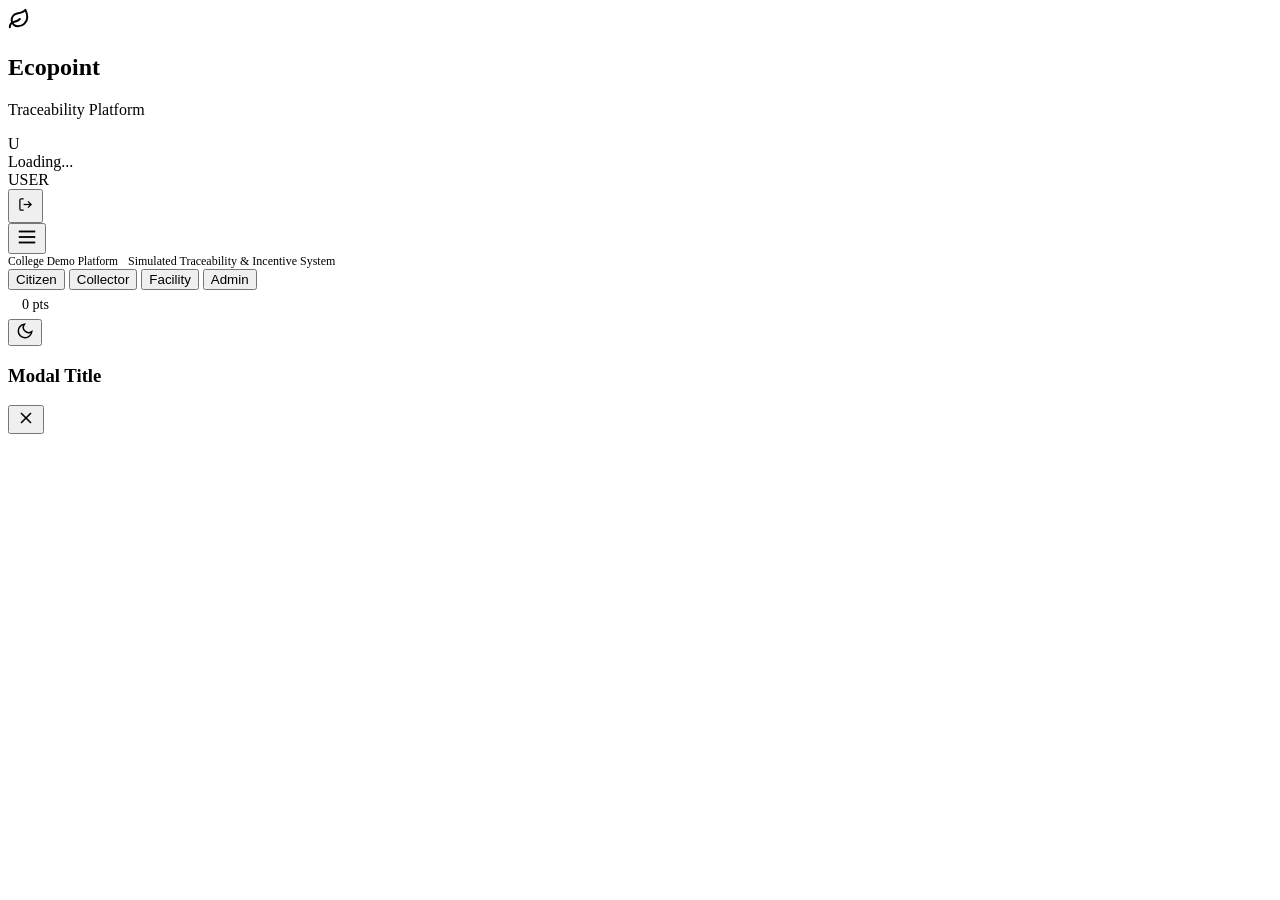
==== src/main/resources/static/index.html @ b8820c9e "feat: complete Ecopoint full-stack platform implementation" ====
<!DOCTYPE html>
<html lang="en">
<head>
  <meta charset="UTF-8">
  <meta name="viewport" content="width=device-width, initial-scale=1.0">
  <meta name="description" content="Ecopoint — Gamified Waste Segregation, Traceability and Circular Economy Platform. Track municipal waste custody, eliminate contamination, and earn verified community rewards.">
  <meta name="theme-color" content="#66835B">
  <title>Ecopoint — Gamified Waste Segregation & Traceability Platform</title>

  <!-- Typography: Inter font -->
  <link rel="preconnect" href="https://fonts.googleapis.com">
  <link rel="preconnect" href="https://fonts.gstatic.com" crossorigin>
  <link href="https://fonts.googleapis.com/css2?family=Inter:wght@400;500;600;700;800&family=JetBrains+Mono:wght@500;700&display=swap" rel="stylesheet">

  <link rel="stylesheet" href="/css/theme.css">
</head>
<body>

  <div class="app-container">
    <!-- Sidebar Navigation -->
    <aside class="sidebar" id="sidebar">
      <div class="sidebar-header">
        <div class="logo-badge">
          <!-- Recycling leaf logo SVG -->
          <svg width="22" height="22" viewBox="0 0 24 24" fill="none" stroke="currentColor" stroke-width="2.2" stroke-linecap="round" stroke-linejoin="round">
            <path d="M11 20A7 7 0 0 1 9.8 6.1C15.5 5 17 4.48 19 2c1 2 2 4.18 2 8 0 5.5-4.78 10-10 10Z"/>
            <path d="M2 21c0-3 1.85-5.36 5.08-6C9.5 14.52 12 13 13 12"/>
          </svg>
        </div>
        <div class="brand-text">
          <h1>Ecopoint</h1>
          <p>Traceability Platform</p>
        </div>
      </div>

      <nav class="nav-section" id="sidebar-nav">
        <!-- Navigation dynamically rendered based on active role -->
      </nav>

      <div class="sidebar-footer">
        <div class="user-profile-card">
          <div class="avatar" id="user-avatar">U</div>
          <div class="user-info">
            <div class="user-name" id="user-full-name">Loading...</div>
            <span class="user-role-badge" id="user-role-label">USER</span>
          </div>
          <button class="btn btn-secondary btn-sm" onclick="App.logout()" title="Logout" style="padding: 6px 8px;">
            <svg width="15" height="15" viewBox="0 0 24 24" fill="none" stroke="currentColor" stroke-width="2">
              <path d="M9 21H5a2 2 0 0 1-2-2V5a2 2 0 0 1 2-2h4"/><polyline points="16 17 21 12 16 7"/><line x1="21" y1="12" x2="9" y2="12"/>
            </svg>
          </button>
        </div>
      </div>
    </aside>

    <!-- Main Content Area -->
    <div class="main-wrapper">
      <!-- Topbar Header -->
      <header class="topbar">
        <div class="topbar-left">
          <button class="menu-toggle-btn" onclick="document.getElementById('sidebar').classList.toggle('open')" aria-label="Toggle Navigation">
            <svg width="22" height="22" viewBox="0 0 24 24" fill="none" stroke="currentColor" stroke-width="2"><line x1="3" y1="12" x2="21" y2="12"/><line x1="3" y1="6" x2="21" y2="6"/><line x1="3" y1="18" x2="21" y2="18"/></svg>
          </button>
          <div style="display: flex; align-items: baseline; gap: 10px;">
            <span class="badge" style="background: var(--color-primary-light); color: var(--color-primary); font-size: 0.72rem;">College Demo Platform</span>
            <span style="font-size: 0.75rem; color: var(--text-muted); font-weight: 500;">Simulated Traceability & Incentive System</span>
          </div>
        </div>

        <div class="topbar-actions">
          <!-- Role Switcher for instant evaluator demo -->
          <div class="demo-switcher" title="Quick Role Switcher for demo & grading">
            <button class="demo-btn" data-role="ROLE_USER" onclick="App.switchDemoAccount('user@ecopoint.com')">Citizen</button>
            <button class="demo-btn" data-role="ROLE_COLLECTOR" onclick="App.switchDemoAccount('collector@ecopoint.com')">Collector</button>
            <button class="demo-btn" data-role="ROLE_OPERATOR" onclick="App.switchDemoAccount('operator@ecopoint.com')">Facility</button>
            <button class="demo-btn" data-role="ROLE_ADMIN" onclick="App.switchDemoAccount('admin@ecopoint.com')">Admin</button>
          </div>

          <!-- Points pill -->
          <div class="badge" id="topbar-points-badge" style="background: var(--color-primary-light); color: var(--color-primary); font-size: 0.88rem; padding: 6px 14px;">
            0 pts
          </div>

          <!-- Light/Dark theme toggle button -->
          <button class="theme-toggle-btn" id="theme-btn" onclick="App.toggleTheme()" aria-label="Toggle theme">
            <span id="theme-icon">
              <svg width="18" height="18" viewBox="0 0 24 24" fill="none" stroke="currentColor" stroke-width="2"><path d="M21 12.79A9 9 0 1 1 11.21 3 7 7 0 0 0 21 12.79z"/></svg>
            </span>
          </button>
        </div>
      </header>

      <!-- Dynamic Content Page -->
      <main class="content-area" id="main-content">
        <!-- Rendered by app.js -->
      </main>
    </div>
  </div>

  <!-- Reusable Accessible Modal Dialog -->
  <div class="modal-backdrop" id="app-modal" role="dialog" aria-modal="true" aria-labelledby="modal-title">
    <div class="modal-window">
      <div class="modal-header">
        <h3 id="modal-title">Modal Title</h3>
        <button class="modal-close-btn" onclick="App.closeModal()" aria-label="Close dialog">
          <svg width="20" height="20" viewBox="0 0 24 24" fill="none" stroke="currentColor" stroke-width="2"><line x1="18" y1="6" x2="6" y2="18"/><line x1="6" y1="6" x2="18" y2="18"/></svg>
        </button>
      </div>
      <div class="modal-body" id="modal-body">
        <!-- Injected dynamically -->
      </div>
    </div>
  </div>

  <!-- Toast Notification Container -->
  <div id="toast-container" aria-live="polite"></div>

  <!-- Scripts -->
  <script src="/js/api.js"></script>
  <script src="/js/app.js"></script>
</body>
</html>
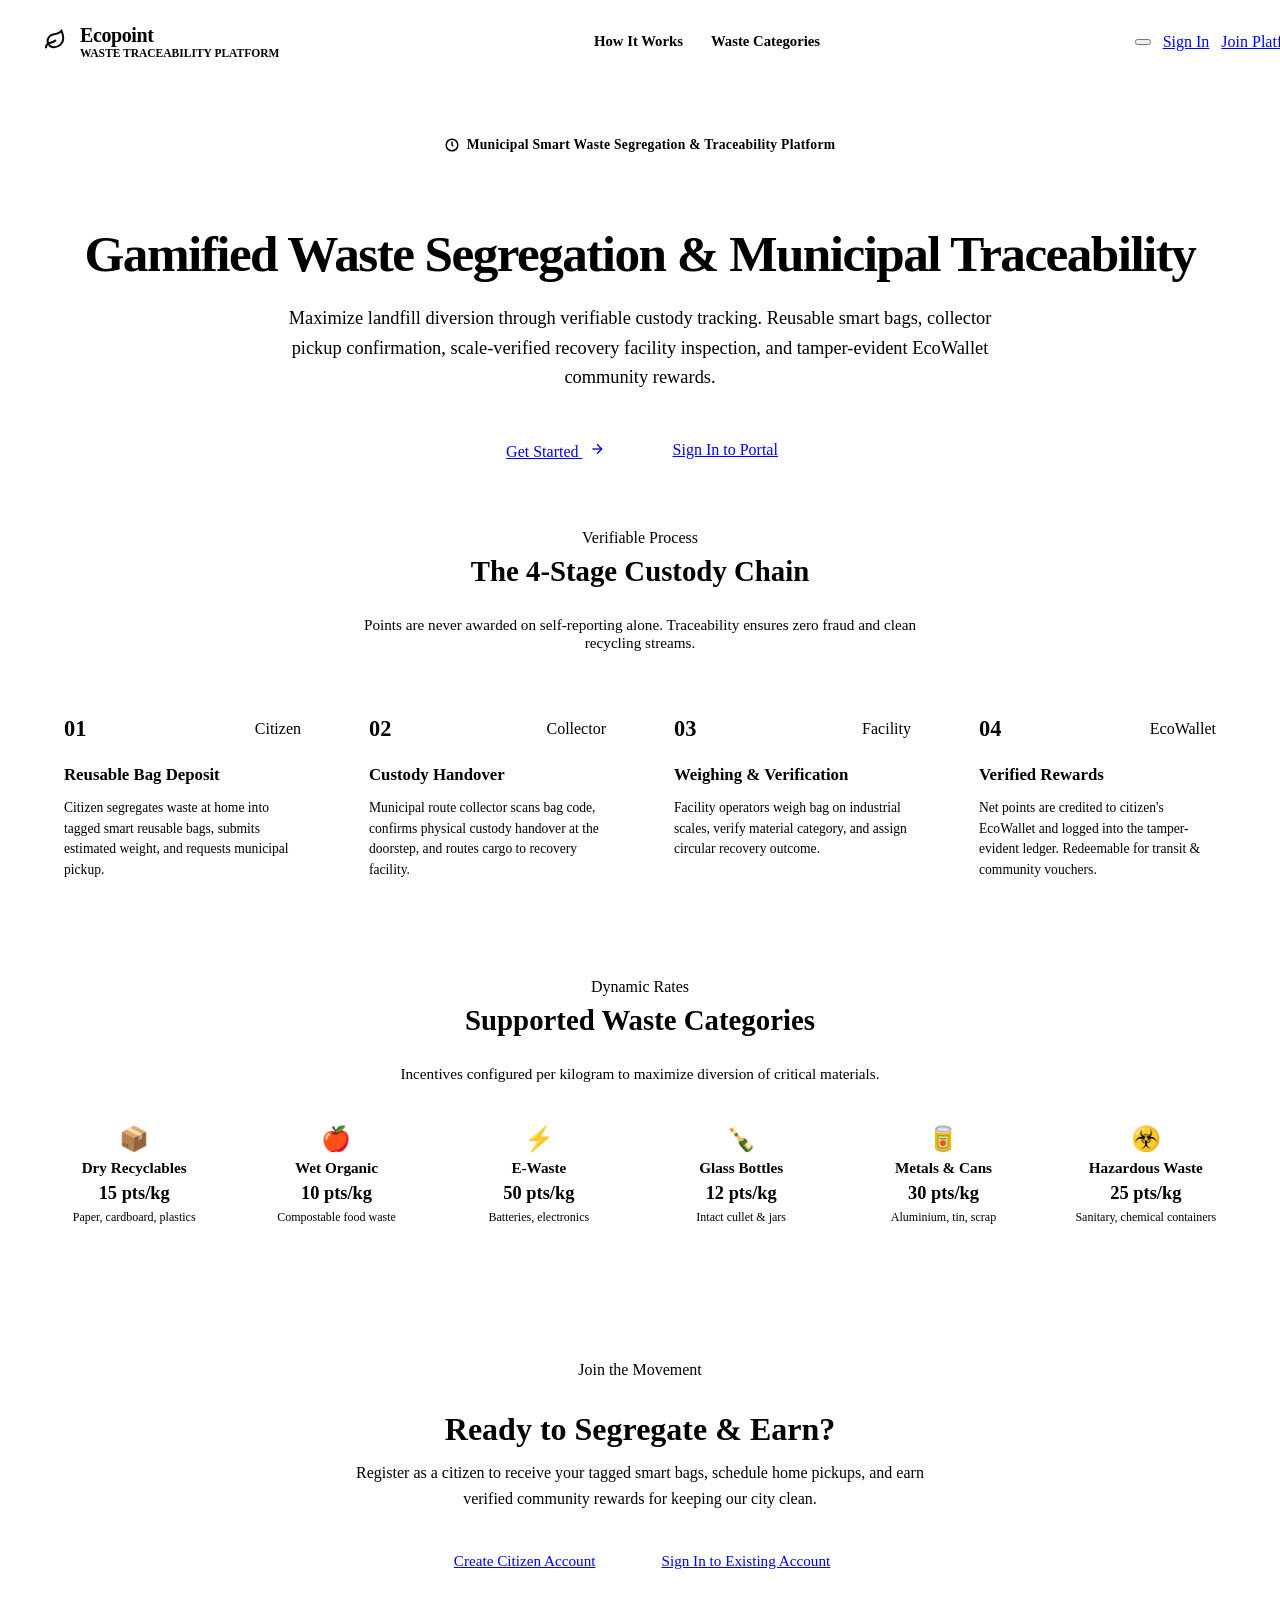
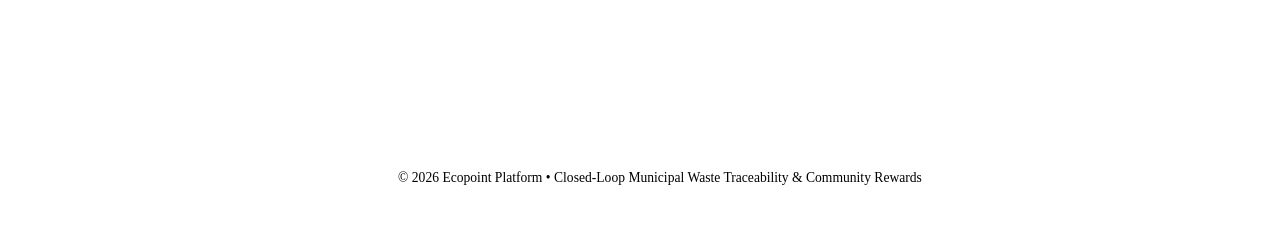
==== commit 7162ac21: "feat: complete Ecopoint platform with multi-role portals, verified scale rewards, and clean UI" ====
--- a/src/main/resources/static/index.html
+++ b/src/main/resources/static/index.html
@@ -3,120 +3,321 @@
 <head>
   <meta charset="UTF-8">
   <meta name="viewport" content="width=device-width, initial-scale=1.0">
-  <meta name="description" content="Ecopoint — Gamified Waste Segregation, Traceability and Circular Economy Platform. Track municipal waste custody, eliminate contamination, and earn verified community rewards.">
+  <meta name="description" content="Ecopoint — Gamified Waste Segregation, Traceability and Circular Economy Platform. Track municipal waste custody, maximize recycling diversion, and earn verified community rewards.">
   <meta name="theme-color" content="#66835B">
   <title>Ecopoint — Gamified Waste Segregation & Traceability Platform</title>
 
-  <!-- Typography: Inter font -->
+  <!-- Google Fonts: Inter & JetBrains Mono -->
   <link rel="preconnect" href="https://fonts.googleapis.com">
   <link rel="preconnect" href="https://fonts.gstatic.com" crossorigin>
   <link href="https://fonts.googleapis.com/css2?family=Inter:wght@400;500;600;700;800&family=JetBrains+Mono:wght@500;700&display=swap" rel="stylesheet">
 
   <link rel="stylesheet" href="/css/theme.css">
+  <style>
+    /* Public landing page custom layout */
+    .landing-header {
+      display: flex;
+      justify-content: space-between;
+      align-items: center;
+      padding: 16px 36px;
+      position: sticky;
+      top: 0;
+      z-index: 100;
+      width: 100%;
+      background: var(--bg-surface);
+      backdrop-filter: var(--glass-blur);
+      -webkit-backdrop-filter: var(--glass-blur);
+      border-bottom: 1px solid var(--border-color);
+      box-shadow: var(--shadow-sm);
+    }
+    .landing-nav {
+      display: flex;
+      align-items: center;
+      gap: 28px;
+    }
+    .landing-nav a {
+      color: var(--text-secondary);
+      text-decoration: none;
+      font-size: 0.92rem;
+      font-weight: 600;
+      transition: color 0.2s ease;
+    }
+    .landing-nav a:hover {
+      color: var(--color-primary);
+    }
+    .hero-container {
+      width: 100%;
+      max-width: 1200px;
+      margin: 0 auto;
+      padding: 56px 24px 48px;
+      text-align: center;
+      flex: 1;
+    }
+    .hero-pill {
+      display: inline-flex;
+      align-items: center;
+      gap: 8px;
+      padding: 6px 18px;
+      background: var(--color-primary-light);
+      color: var(--color-primary);
+      border-radius: 999px;
+      font-size: 0.85rem;
+      font-weight: 700;
+      letter-spacing: 0.02em;
+      margin-bottom: 24px;
+    }
+    .hero-title {
+      font-size: 3.2rem;
+      font-weight: 800;
+      letter-spacing: -0.03em;
+      line-height: 1.15;
+      margin-bottom: 20px;
+      color: var(--text-primary);
+    }
+    .hero-title span {
+      color: var(--color-primary);
+    }
+    .hero-subtitle {
+      font-size: 1.15rem;
+      color: var(--text-secondary);
+      max-width: 740px;
+      margin: 0 auto 36px;
+      line-height: 1.6;
+    }
+    .hero-cta {
+      display: flex;
+      justify-content: center;
+      gap: 16px;
+      flex-wrap: wrap;
+      margin-bottom: 56px;
+    }
+    .step-grid {
+      display: grid;
+      grid-template-columns: repeat(auto-fit, minmax(260px, 1fr));
+      gap: 20px;
+      margin: 40px 0;
+      text-align: left;
+    }
+    .role-grid {
+      display: grid;
+      grid-template-columns: repeat(auto-fit, minmax(250px, 1fr));
+      gap: 20px;
+      margin-top: 24px;
+      text-align: left;
+    }
+    .role-card {
+      padding: 24px;
+      transition: transform var(--transition-fast), box-shadow var(--transition-fast);
+      display: flex;
+      flex-direction: column;
+      justify-content: space-between;
+    }
+    .role-card:hover {
+      transform: translateY(-4px);
+      box-shadow: var(--shadow-hover);
+    }
+    @media (max-width: 768px) {
+      .hero-title { font-size: 2.2rem; }
+      .landing-nav { display: none; }
+      .landing-header { padding: 14px 18px; }
+    }
+  </style>
 </head>
 <body>
 
-  <div class="app-container">
-    <!-- Sidebar Navigation -->
-    <aside class="sidebar" id="sidebar">
-      <div class="sidebar-header">
-        <div class="logo-badge">
-          <!-- Recycling leaf logo SVG -->
-          <svg width="22" height="22" viewBox="0 0 24 24" fill="none" stroke="currentColor" stroke-width="2.2" stroke-linecap="round" stroke-linejoin="round">
-            <path d="M11 20A7 7 0 0 1 9.8 6.1C15.5 5 17 4.48 19 2c1 2 2 4.18 2 8 0 5.5-4.78 10-10 10Z"/>
-            <path d="M2 21c0-3 1.85-5.36 5.08-6C9.5 14.52 12 13 13 12"/>
-          </svg>
-        </div>
-        <div class="brand-text">
-          <h1>Ecopoint</h1>
-          <p>Traceability Platform</p>
-        </div>
-      </div>
-
-      <nav class="nav-section" id="sidebar-nav">
-        <!-- Navigation dynamically rendered based on active role -->
-      </nav>
-
-      <div class="sidebar-footer">
-        <div class="user-profile-card">
-          <div class="avatar" id="user-avatar">U</div>
-          <div class="user-info">
-            <div class="user-name" id="user-full-name">Loading...</div>
-            <span class="user-role-badge" id="user-role-label">USER</span>
+  <!-- Landing Header -->
+  <header class="landing-header">
+    <div style="display: flex; align-items: center; gap: 14px;">
+      <div class="logo-badge">
+        <svg width="22" height="22" viewBox="0 0 24 24" fill="none" stroke="currentColor" stroke-width="2.2">
+          <path d="M11 20A7 7 0 0 1 9.8 6.1C15.5 5 17 4.48 19 2c1 2 2 4.18 2 8 0 5.5-4.78 10-10 10Z"/>
+          <path d="M2 21c0-3 1.85-5.36 5.08-6C9.5 14.52 12 13 13 12"/>
+        </svg>
+      </div>
+      <div>
+        <h1 style="font-size: 1.25rem; font-weight: 800; letter-spacing: -0.02em; margin: 0;">Ecopoint</h1>
+        <p style="font-size: 0.72rem; color: var(--color-primary); font-weight: 600; margin: 0; text-transform: uppercase;">Waste Traceability Platform</p>
+      </div>
+    </div>
+
+    <nav class="landing-nav">
+      <a href="#how-it-works">How It Works</a>
+      <a href="#categories">Waste Categories</a>
+    </nav>
+
+    <div style="display: flex; align-items: center; gap: 12px;">
+      <button class="theme-toggle-btn" onclick="Common.toggleTheme()" aria-label="Toggle theme">
+        <span id="theme-icon"></span>
+      </button>
+      <a href="/login.html" class="btn btn-secondary btn-sm">Sign In</a>
+      <a href="/register.html" class="btn btn-primary btn-sm">Join Platform</a>
+    </div>
+  </header>
+
+  <!-- Hero Section -->
+  <main class="hero-container">
+    <div class="hero-pill">
+      <svg width="14" height="14" viewBox="0 0 24 24" fill="none" stroke="currentColor" stroke-width="2.5"><circle cx="12" cy="12" r="10"/><polyline points="12 6 12 12 14 14"/></svg>
+      Municipal Smart Waste Segregation &amp; Traceability Platform
+    </div>
+
+    <h2 class="hero-title">
+      Gamified Waste Segregation & <span>Municipal Traceability</span>
+    </h2>
+
+    <p class="hero-subtitle">
+      Maximize landfill diversion through verifiable custody tracking. Reusable smart bags, collector pickup confirmation, scale-verified recovery facility inspection, and tamper-evident EcoWallet community rewards.
+    </p>
+
+    <div class="hero-cta">
+      <a href="/register.html" class="btn btn-primary" style="padding: 12px 28px; font-size: 1rem;">
+        Get Started
+        <svg width="16" height="16" viewBox="0 0 24 24" fill="none" stroke="currentColor" stroke-width="2" style="margin-left: 6px;"><line x1="5" y1="12" x2="19" y2="12"/><polyline points="12 5 19 12 12 19"/></svg>
+      </a>
+      <a href="/login.html" class="btn btn-secondary" style="padding: 12px 24px; font-size: 1rem;">
+        Sign In to Portal
+      </a>
+    </div>
+
+    <!-- 4-Step Chain of Custody -->
+    <section id="how-it-works" style="margin-top: 50px;">
+      <div style="text-align: center; margin-bottom: 24px;">
+        <span class="badge" style="background: var(--color-primary-light); color: var(--color-primary);">Verifiable Process</span>
+        <h3 style="font-size: 1.8rem; font-weight: 800; margin-top: 8px;">The 4-Stage Custody Chain</h3>
+        <p style="color: var(--text-secondary); font-size: 0.95rem; max-width: 600px; margin: 6px auto 0;">
+          Points are never awarded on self-reporting alone. Traceability ensures zero fraud and clean recycling streams.
+        </p>
+      </div>
+
+      <div class="step-grid">
+        <div class="glass-card" style="padding: 24px;">
+          <div style="display: flex; align-items: center; justify-content: space-between; margin-bottom: 14px;">
+            <span style="font-family: var(--font-mono); font-size: 1.4rem; font-weight: 800; color: var(--color-primary);">01</span>
+            <span class="badge badge-submitted">Citizen</span>
           </div>
-          <button class="btn btn-secondary btn-sm" onclick="App.logout()" title="Logout" style="padding: 6px 8px;">
-            <svg width="15" height="15" viewBox="0 0 24 24" fill="none" stroke="currentColor" stroke-width="2">
-              <path d="M9 21H5a2 2 0 0 1-2-2V5a2 2 0 0 1 2-2h4"/><polyline points="16 17 21 12 16 7"/><line x1="21" y1="12" x2="9" y2="12"/>
-            </svg>
-          </button>
-        </div>
-      </div>
-    </aside>
-
-    <!-- Main Content Area -->
-    <div class="main-wrapper">
-      <!-- Topbar Header -->
-      <header class="topbar">
-        <div class="topbar-left">
-          <button class="menu-toggle-btn" onclick="document.getElementById('sidebar').classList.toggle('open')" aria-label="Toggle Navigation">
-            <svg width="22" height="22" viewBox="0 0 24 24" fill="none" stroke="currentColor" stroke-width="2"><line x1="3" y1="12" x2="21" y2="12"/><line x1="3" y1="6" x2="21" y2="6"/><line x1="3" y1="18" x2="21" y2="18"/></svg>
-          </button>
-          <div style="display: flex; align-items: baseline; gap: 10px;">
-            <span class="badge" style="background: var(--color-primary-light); color: var(--color-primary); font-size: 0.72rem;">College Demo Platform</span>
-            <span style="font-size: 0.75rem; color: var(--text-muted); font-weight: 500;">Simulated Traceability & Incentive System</span>
+          <h4 style="font-size: 1.05rem; font-weight: 700; margin-bottom: 8px;">Reusable Bag Deposit</h4>
+          <p style="color: var(--text-secondary); font-size: 0.85rem; line-height: 1.5;">
+            Citizen segregates waste at home into tagged smart reusable bags, submits estimated weight, and requests municipal pickup.
+          </p>
+        </div>
+
+        <div class="glass-card" style="padding: 24px;">
+          <div style="display: flex; align-items: center; justify-content: space-between; margin-bottom: 14px;">
+            <span style="font-family: var(--font-mono); font-size: 1.4rem; font-weight: 800; color: var(--color-primary);">02</span>
+            <span class="badge badge-collected">Collector</span>
           </div>
-        </div>
-
-        <div class="topbar-actions">
-          <!-- Role Switcher for instant evaluator demo -->
-          <div class="demo-switcher" title="Quick Role Switcher for demo & grading">
-            <button class="demo-btn" data-role="ROLE_USER" onclick="App.switchDemoAccount('user@ecopoint.com')">Citizen</button>
-            <button class="demo-btn" data-role="ROLE_COLLECTOR" onclick="App.switchDemoAccount('collector@ecopoint.com')">Collector</button>
-            <button class="demo-btn" data-role="ROLE_OPERATOR" onclick="App.switchDemoAccount('operator@ecopoint.com')">Facility</button>
-            <button class="demo-btn" data-role="ROLE_ADMIN" onclick="App.switchDemoAccount('admin@ecopoint.com')">Admin</button>
+          <h4 style="font-size: 1.05rem; font-weight: 700; margin-bottom: 8px;">Custody Handover</h4>
+          <p style="color: var(--text-secondary); font-size: 0.85rem; line-height: 1.5;">
+            Municipal route collector scans bag code, confirms physical custody handover at the doorstep, and routes cargo to recovery facility.
+          </p>
+        </div>
+
+        <div class="glass-card" style="padding: 24px;">
+          <div style="display: flex; align-items: center; justify-content: space-between; margin-bottom: 14px;">
+            <span style="font-family: var(--font-mono); font-size: 1.4rem; font-weight: 800; color: var(--color-primary);">03</span>
+            <span class="badge badge-verified">Facility</span>
           </div>
-
-          <!-- Points pill -->
-          <div class="badge" id="topbar-points-badge" style="background: var(--color-primary-light); color: var(--color-primary); font-size: 0.88rem; padding: 6px 14px;">
-            0 pts
+          <h4 style="font-size: 1.05rem; font-weight: 700; margin-bottom: 8px;">Weighing & Verification</h4>
+          <p style="color: var(--text-secondary); font-size: 0.85rem; line-height: 1.5;">
+            Facility operators weigh bag on industrial scales, verify material category, and assign circular recovery outcome.
+          </p>
+        </div>
+
+        <div class="glass-card" style="padding: 24px;">
+          <div style="display: flex; align-items: center; justify-content: space-between; margin-bottom: 14px;">
+            <span style="font-family: var(--font-mono); font-size: 1.4rem; font-weight: 800; color: var(--color-primary);">04</span>
+            <span class="badge" style="background: var(--color-primary-light); color: var(--color-primary);">EcoWallet</span>
           </div>
-
-          <!-- Light/Dark theme toggle button -->
-          <button class="theme-toggle-btn" id="theme-btn" onclick="App.toggleTheme()" aria-label="Toggle theme">
-            <span id="theme-icon">
-              <svg width="18" height="18" viewBox="0 0 24 24" fill="none" stroke="currentColor" stroke-width="2"><path d="M21 12.79A9 9 0 1 1 11.21 3 7 7 0 0 0 21 12.79z"/></svg>
-            </span>
-          </button>
-        </div>
-      </header>
-
-      <!-- Dynamic Content Page -->
-      <main class="content-area" id="main-content">
-        <!-- Rendered by app.js -->
-      </main>
-    </div>
-  </div>
-
-  <!-- Reusable Accessible Modal Dialog -->
-  <div class="modal-backdrop" id="app-modal" role="dialog" aria-modal="true" aria-labelledby="modal-title">
-    <div class="modal-window">
-      <div class="modal-header">
-        <h3 id="modal-title">Modal Title</h3>
-        <button class="modal-close-btn" onclick="App.closeModal()" aria-label="Close dialog">
-          <svg width="20" height="20" viewBox="0 0 24 24" fill="none" stroke="currentColor" stroke-width="2"><line x1="18" y1="6" x2="6" y2="18"/><line x1="6" y1="6" x2="18" y2="18"/></svg>
-        </button>
-      </div>
-      <div class="modal-body" id="modal-body">
-        <!-- Injected dynamically -->
-      </div>
-    </div>
-  </div>
-
-  <!-- Toast Notification Container -->
-  <div id="toast-container" aria-live="polite"></div>
-
-  <!-- Scripts -->
+          <h4 style="font-size: 1.05rem; font-weight: 700; margin-bottom: 8px;">Verified Rewards</h4>
+          <p style="color: var(--text-secondary); font-size: 0.85rem; line-height: 1.5;">
+            Net points are credited to citizen's EcoWallet and logged into the tamper-evident ledger. Redeemable for transit & community vouchers.
+          </p>
+        </div>
+      </div>
+    </section>
+
+    <!-- Waste Categories Preview -->
+    <section id="categories" style="margin-top: 60px;">
+      <div style="text-align: center; margin-bottom: 24px;">
+        <span class="badge" style="background: var(--color-primary-light); color: var(--color-primary);">Dynamic Rates</span>
+        <h3 style="font-size: 1.8rem; font-weight: 800; margin-top: 8px;">Supported Waste Categories</h3>
+        <p style="color: var(--text-secondary); font-size: 0.95rem;">
+          Incentives configured per kilogram to maximize diversion of critical materials.
+        </p>
+      </div>
+
+      <div style="display: grid; grid-template-columns: repeat(auto-fit, minmax(180px, 1fr)); gap: 14px;">
+        <div class="glass-card" style="padding: 18px; text-align: center;">
+          <div style="font-size: 1.5rem; margin-bottom: 6px;">📦</div>
+          <div style="font-weight: 700; font-size: 0.95rem;">Dry Recyclables</div>
+          <div style="font-size: 1.15rem; font-weight: 800; color: var(--color-primary); margin: 6px 0;">15 pts/kg</div>
+          <div style="font-size: 0.75rem; color: var(--text-muted);">Paper, cardboard, plastics</div>
+        </div>
+
+        <div class="glass-card" style="padding: 18px; text-align: center;">
+          <div style="font-size: 1.5rem; margin-bottom: 6px;">🍎</div>
+          <div style="font-weight: 700; font-size: 0.95rem;">Wet Organic</div>
+          <div style="font-size: 1.15rem; font-weight: 800; color: var(--color-primary); margin: 6px 0;">10 pts/kg</div>
+          <div style="font-size: 0.75rem; color: var(--text-muted);">Compostable food waste</div>
+        </div>
+
+        <div class="glass-card" style="padding: 18px; text-align: center;">
+          <div style="font-size: 1.5rem; margin-bottom: 6px;">⚡</div>
+          <div style="font-weight: 700; font-size: 0.95rem;">E-Waste</div>
+          <div style="font-size: 1.15rem; font-weight: 800; color: var(--color-primary); margin: 6px 0;">50 pts/kg</div>
+          <div style="font-size: 0.75rem; color: var(--text-muted);">Batteries, electronics</div>
+        </div>
+
+        <div class="glass-card" style="padding: 18px; text-align: center;">
+          <div style="font-size: 1.5rem; margin-bottom: 6px;">🍾</div>
+          <div style="font-weight: 700; font-size: 0.95rem;">Glass Bottles</div>
+          <div style="font-size: 1.15rem; font-weight: 800; color: var(--color-primary); margin: 6px 0;">12 pts/kg</div>
+          <div style="font-size: 0.75rem; color: var(--text-muted);">Intact cullet & jars</div>
+        </div>
+
+        <div class="glass-card" style="padding: 18px; text-align: center;">
+          <div style="font-size: 1.5rem; margin-bottom: 6px;">🥫</div>
+          <div style="font-weight: 700; font-size: 0.95rem;">Metals & Cans</div>
+          <div style="font-size: 1.15rem; font-weight: 800; color: var(--color-primary); margin: 6px 0;">30 pts/kg</div>
+          <div style="font-size: 0.75rem; color: var(--text-muted);">Aluminium, tin, scrap</div>
+        </div>
+
+        <div class="glass-card" style="padding: 18px; text-align: center;">
+          <div style="font-size: 1.5rem; margin-bottom: 6px;">☣️</div>
+          <div style="font-weight: 700; font-size: 0.95rem;">Hazardous Waste</div>
+          <div style="font-size: 1.15rem; font-weight: 800; color: var(--color-primary); margin: 6px 0;">25 pts/kg</div>
+          <div style="font-size: 0.75rem; color: var(--text-muted);">Sanitary, chemical containers</div>
+        </div>
+      </div>
+    </section>
+
+    <!-- Community Call to Action -->
+    <section style="margin-top: 70px; margin-bottom: 60px;">
+      <div class="glass-card" style="padding: 48px 32px; text-align: center; max-width: 800px; margin: 0 auto;">
+        <span class="badge" style="background: var(--color-primary-light); color: var(--color-primary); margin-bottom: 14px;">Join the Movement</span>
+        <h3 style="font-size: 2rem; font-weight: 800; margin-bottom: 12px;">Ready to Segregate &amp; Earn?</h3>
+        <p style="color: var(--text-secondary); font-size: 1rem; max-width: 580px; margin: 0 auto 28px; line-height: 1.6;">
+          Register as a citizen to receive your tagged smart bags, schedule home pickups, and earn verified community rewards for keeping our city clean.
+        </p>
+        <div style="display: flex; justify-content: center; gap: 14px; flex-wrap: wrap;">
+          <a href="/register.html" class="btn btn-primary" style="padding: 12px 28px; font-size: 0.95rem;">
+            Create Citizen Account
+          </a>
+          <a href="/login.html" class="btn btn-secondary" style="padding: 12px 24px; font-size: 0.95rem;">
+            Sign In to Existing Account
+          </a>
+        </div>
+      </div>
+    </section>
+  </main>
+
+  <footer style="text-align: center; padding: 32px 20px; border-top: 1px solid var(--border-color); color: var(--text-muted); font-size: 0.85rem; width: 100%;">
+    &copy; 2026 Ecopoint Platform &bull; Closed-Loop Municipal Waste Traceability &amp; Community Rewards
+  </footer>
+
+  <div id="toast-container"></div>
+
   <script src="/js/api.js"></script>
-  <script src="/js/app.js"></script>
+  <script src="/js/common.js"></script>
 </body>
 </html>
